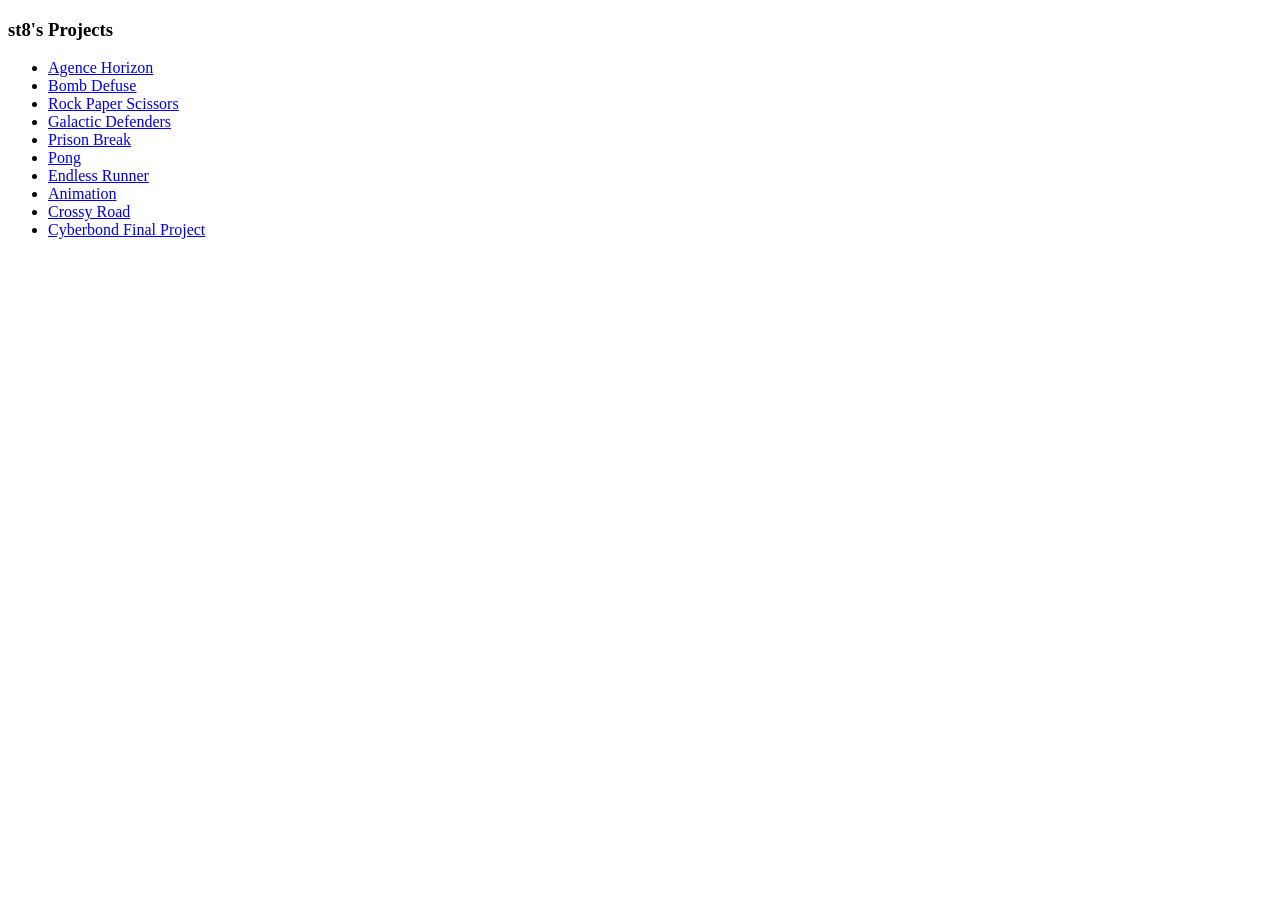
==== index.html @ 1cd69492 "Update project titles in index.html" ====
<!DOCTYPE html>
<html lang="en">
<head>
    <meta charset="UTF-8">
    <meta name="viewport" content="width=device-width, initial-scale=1.0">
    <title>st8's Projects</title>
</head>
<body>
    <div class="container">
        <h3>st8's Projects</h3>
        <ul>
            <li><a href="agencehorizon/inscription.html">Agence Horizon</a></li>
            <li><a href="bombdefuse/index.html">Bomb Defuse</a></li>
            <li><a href="rockpaperscissors/index.html">Rock Paper Scissors</a></li>
            <li><a href="galacticdefenders/index.html">Galactic Defenders</a></li>
            <li><a href="escapegame/index.html">Prison Break</a></li>
            <li><a href="pong/index.html">Pong</a></li>
            <li><a href="2dgame/index.html">Endless Runner</a></li>
            <li><a href="animation/index.html">Animation</a></li>
            <li><a href="revampedgame/index.html">Crossy Road</a></li>
            <li><a href="finalgame/index.html">Cyberbond Final Project</a></li>
        </ul>
        
    </div>
    
</body>
</html>
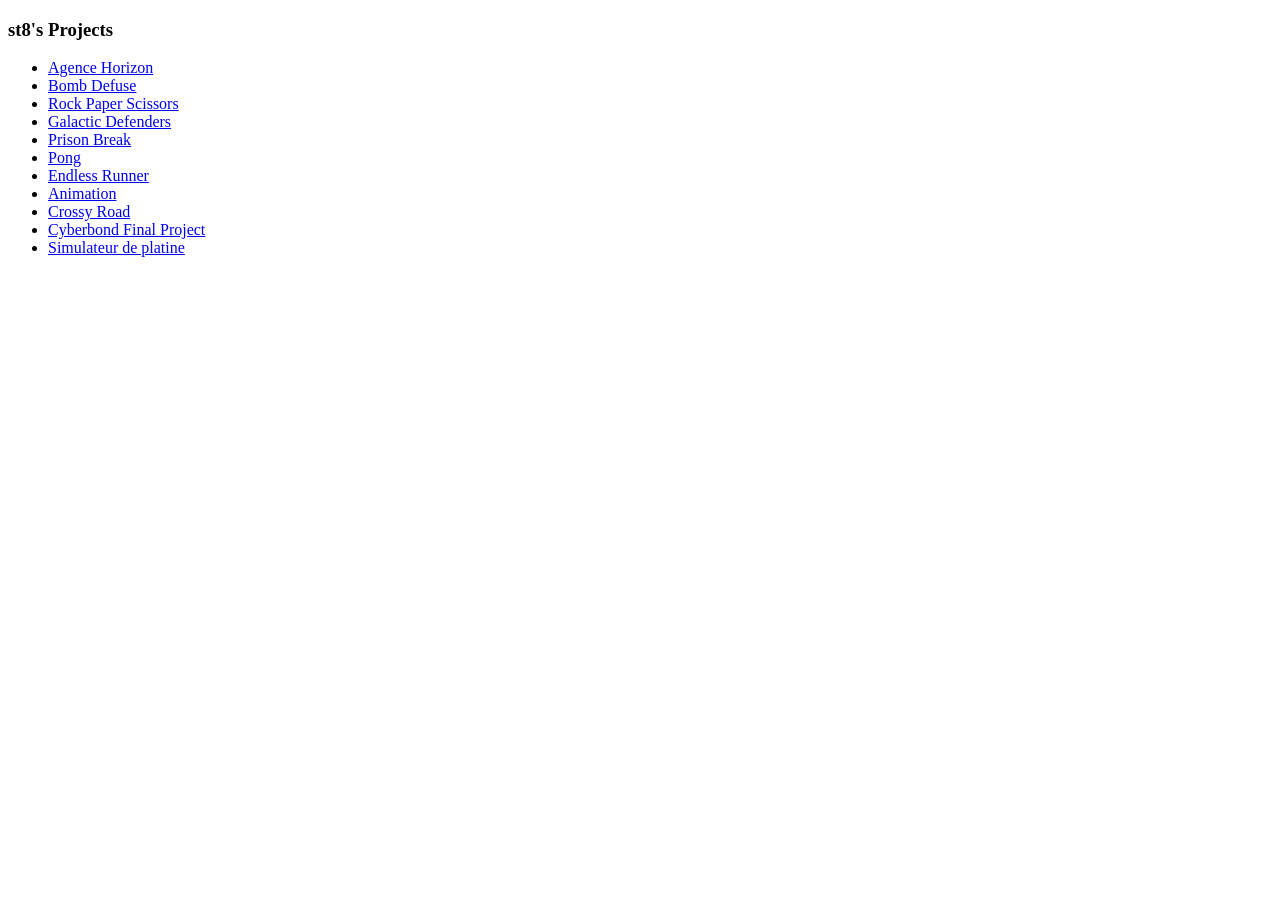
==== commit 47ff0c77: "Add Simulateur de platine page and link it from the main page Co-Authored-By: Claude Opus 5.5 <norep" ====
--- a/index.html
+++ b/index.html
@@ -19,6 +19,7 @@
             <li><a href="animation/index.html">Animation</a></li>
             <li><a href="revampedgame/index.html">Crossy Road</a></li>
             <li><a href="finalgame/index.html">Cyberbond Final Project</a></li>
+            <li><a href="simulateurplatine/index.html">Simulateur de platine</a></li>
         </ul>
         
     </div>
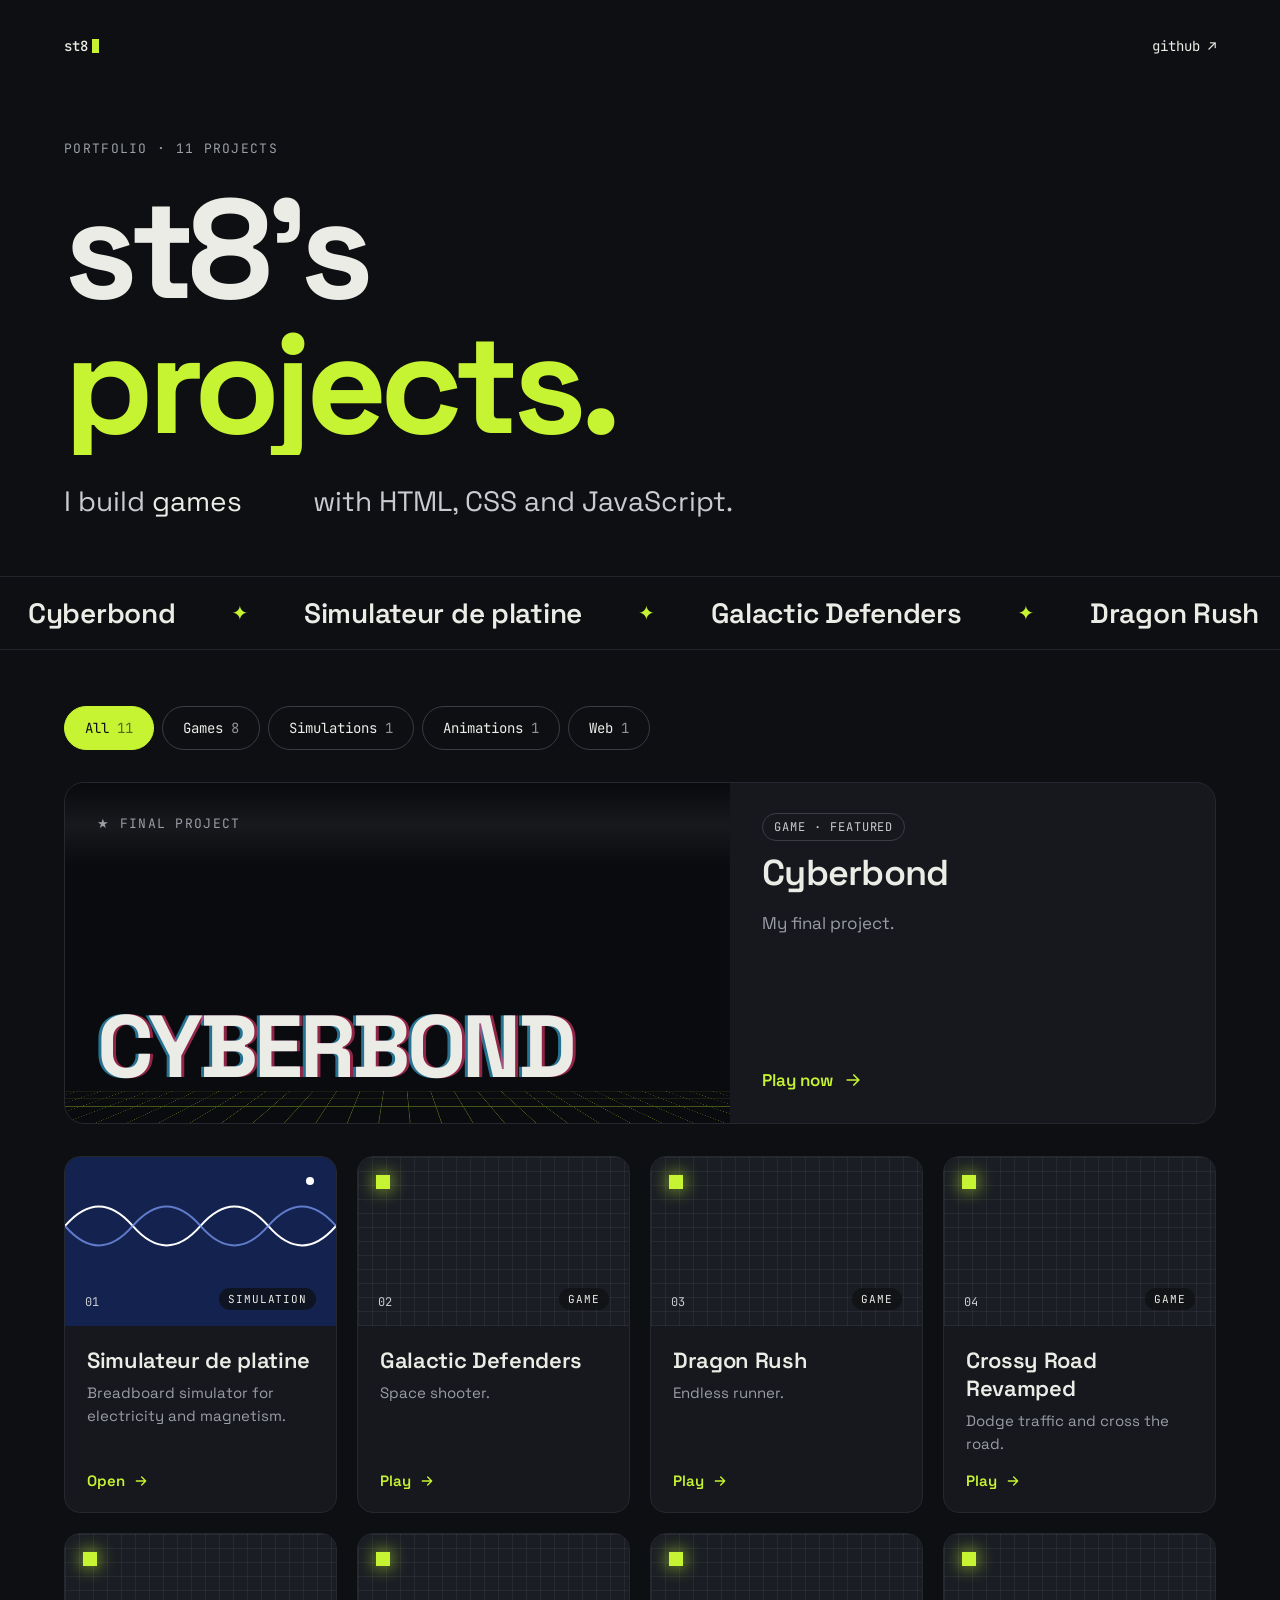
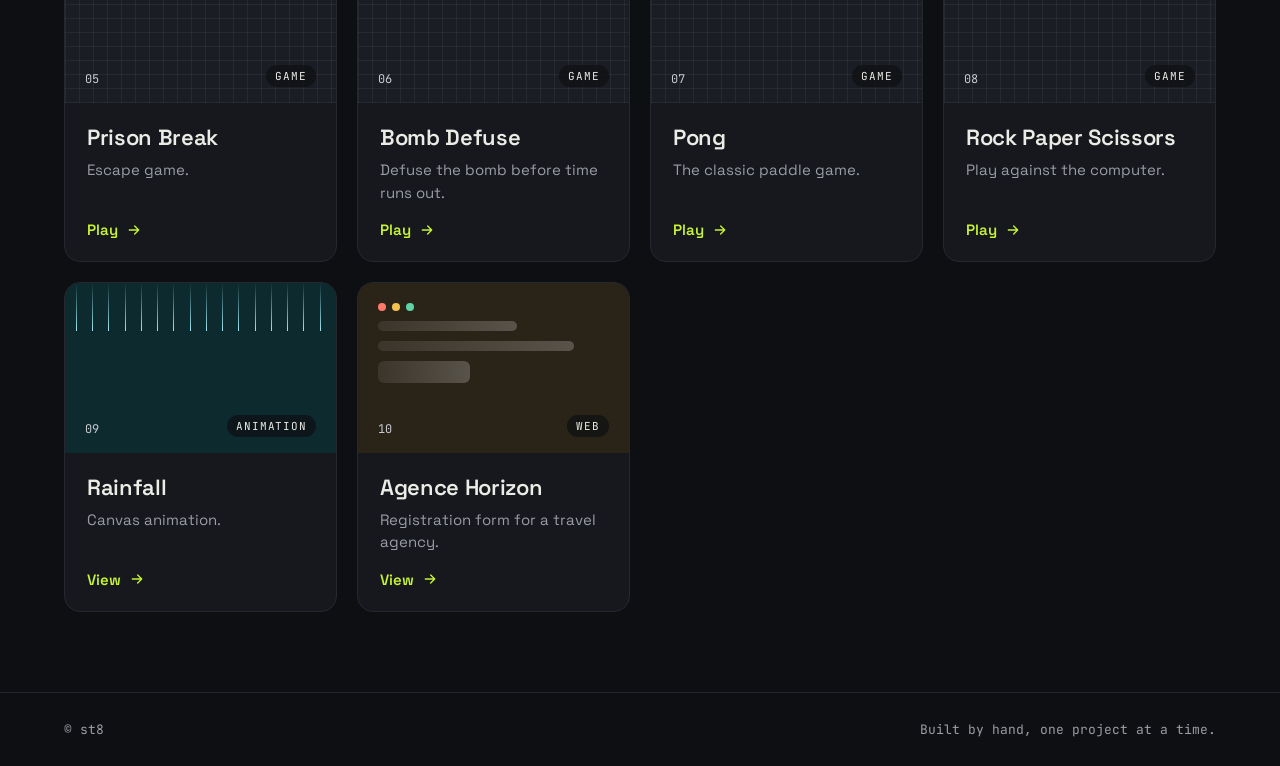
==== commit bc9482dc: "Redesign main page with project cards, filters and motion Co-Authored-By: Claude Opus 5.5 <noreply@a" ====
--- a/index.html
+++ b/index.html
@@ -1,28 +1,305 @@
 <!DOCTYPE html>
 <html lang="en">
 <head>
-    <meta charset="UTF-8">
-    <meta name="viewport" content="width=device-width, initial-scale=1.0">
-    <title>st8's Projects</title>
+<meta charset="UTF-8">
+<meta name="viewport" content="width=device-width, initial-scale=1.0">
+<meta name="theme-color" content="#0E0F12">
+<meta name="description" content="st8's projects: games, simulations, animations and web pages built with HTML, CSS and JavaScript.">
+<title>st8's Projects</title>
+<link rel="preconnect" href="https://fonts.googleapis.com">
+<link rel="preconnect" href="https://fonts.gstatic.com" crossorigin>
+<link rel="stylesheet" href="https://fonts.googleapis.com/css2?family=JetBrains+Mono:wght@400;500&family=Space+Grotesk:wght@400;500;600;700&display=swap">
+<style>
+:root{--bg:#0E0F12;--card:#16181D;--line:#26282F;--ink:#ECECE6;--soft:#C9CBD1;--muted:#9A9DA6;--accent:#C6F432;--mono:'JetBrains Mono',ui-monospace,Menlo,Consolas,monospace}
+*{box-sizing:border-box}
+html{color-scheme:dark}
+body{margin:0;background:var(--bg);color:var(--ink);font-family:'Space Grotesk',system-ui,sans-serif;overflow-x:hidden}
+a{color:var(--ink)}a:hover{color:var(--accent)}
+.wrap{max-width:1200px;margin:0 auto;padding-left:24px;padding-right:24px}
+
+@keyframes rise{from{transform:translateY(110%)}to{transform:translateY(0)}}
+@keyframes fadeUp{from{opacity:0;transform:translateY(24px)}to{opacity:1;transform:translateY(0)}}
+@keyframes cycle{0%,18%{transform:translateY(0)}25%,43%{transform:translateY(-20%)}50%,68%{transform:translateY(-40%)}75%,93%{transform:translateY(-60%)}100%{transform:translateY(-80%)}}
+@keyframes marquee{from{transform:translateX(0)}to{transform:translateX(-50%)}}
+@keyframes bx{from{left:0}to{left:calc(100% - 14px)}}
+@keyframes by{from{top:0}to{top:calc(100% - 14px)}}
+@keyframes wave{from{transform:translateX(0)}to{transform:translateX(-50%)}}
+@keyframes pulse{0%,100%{transform:scale(1);opacity:1}50%{transform:scale(1.8);opacity:.35}}
+@keyframes rain{from{transform:translateY(-120%)}to{transform:translateY(420%)}}
+@keyframes shimmer{from{background-position:200% 0}to{background-position:-200% 0}}
+@keyframes floor{from{background-position:0 0}to{background-position:0 40px}}
+@keyframes scan{from{transform:translateY(-100%)}to{transform:translateY(400%)}}
+@keyframes flicker{0%,92%,100%{opacity:1;transform:translateX(0)}93%{opacity:.6;transform:translateX(-3px)}95%{opacity:1;transform:translateX(3px)}97%{opacity:.8;transform:translateX(0)}}
+@keyframes blink{0%,49%{opacity:1}50%,100%{opacity:0}}
+
+.top{display:flex;justify-content:space-between;align-items:center;gap:16px;flex-wrap:wrap;padding-top:24px}
+.logo{font-family:var(--mono);font-size:14px;font-weight:500}
+.cursor{display:inline-block;width:.5em;height:1em;background:var(--accent);vertical-align:-.12em;margin-left:4px;animation:blink 1s steps(1) infinite}
+.top a{font-family:var(--mono);font-size:14px;text-decoration:none;min-height:44px;display:inline-flex;align-items:center}
+
+header.hero{padding-top:72px;padding-bottom:56px;display:flex;flex-direction:column;gap:28px}
+.eyebrow{font-family:var(--mono);font-size:13px;letter-spacing:.1em;text-transform:uppercase;color:var(--muted)}
+h1{margin:0;font-size:clamp(56px,11vw,148px);line-height:.92;font-weight:700;letter-spacing:-.045em}
+.line{display:block;overflow:hidden;padding-bottom:.04em}
+.line>span{display:block;animation:rise .9s cubic-bezier(.2,.8,.2,1) both}
+.line.l2>span{color:var(--accent);animation-delay:120ms}
+.lede{margin:0;font-size:clamp(20px,2.4vw,28px);line-height:1.3;color:var(--soft)}
+.words{display:inline-block;height:1.3em;overflow:hidden;vertical-align:top;color:var(--ink)}
+.words>span{display:flex;flex-direction:column;animation:cycle 10s cubic-bezier(.7,0,.2,1) infinite}
+.words>span>span{height:1.3em;line-height:1.3em}
+.fade{animation:fadeUp .8s cubic-bezier(.2,.8,.2,1) both}
+
+.marquee{border-top:1px solid #23252C;border-bottom:1px solid #23252C;padding:18px 0;overflow:hidden}
+.track{display:flex;width:max-content;animation:marquee 40s linear infinite}
+.marquee:hover .track{animation-play-state:paused}
+.track span{font-size:28px;font-weight:600;letter-spacing:-.01em;padding:0 28px;white-space:nowrap;display:inline-flex;align-items:center;gap:56px}
+.track span::after{content:"✦";color:var(--accent);font-size:20px}
+
+main{padding-top:56px;padding-bottom:80px;display:flex;flex-direction:column;gap:32px}
+.filters{display:flex;flex-wrap:wrap;gap:8px}
+.pill{min-height:44px;padding:0 20px;border-radius:999px;font-family:var(--mono);font-size:14px;border:1px solid #3A3D46;background:transparent;color:var(--ink);cursor:pointer;transition:background .2s,color .2s,border-color .2s}
+.pill:hover{border-color:var(--ink)}
+.pill .n{opacity:.6}
+.pill[aria-pressed="true"]{background:var(--accent);border-color:var(--accent);color:var(--bg)}
+.pill:focus-visible,.card:focus-visible{outline:2px solid var(--accent);outline-offset:3px}
+
+.card{display:flex;text-decoration:none;color:var(--ink);background:var(--card);border:1px solid var(--line);overflow:hidden;animation:fadeUp .7s cubic-bezier(.2,.8,.2,1) both;transition:transform .35s cubic-bezier(.2,.8,.2,1),border-color .25s,box-shadow .35s}
+.card:hover{color:var(--ink);transform:translateY(-6px);border-color:var(--accent);box-shadow:0 18px 40px rgba(0,0,0,.45)}
+.card[hidden]{display:none}
+.tile{position:relative;overflow:hidden}
+.motif{position:absolute;inset:0;transition:transform .6s cubic-bezier(.2,.8,.2,1)}
+.card:hover .motif{transform:scale(1.08)}
+.arrow{transition:transform .3s cubic-bezier(.2,.8,.2,1)}
+.card:hover .arrow{transform:translateX(6px)}
+.cta{font-weight:600;display:inline-flex;align-items:center;gap:8px;color:var(--accent)}
+.tag{font-family:var(--mono);font-size:11px;letter-spacing:.08em;text-transform:uppercase;padding:4px 9px;border-radius:999px}
+
+.featured{flex-wrap:wrap;border-radius:20px}
+.featured .tile{flex:1 1 520px;min-height:340px;background:#0A0B0E}
+.featured .tile-body{position:relative;min-height:340px;height:100%;padding:32px;display:flex;flex-direction:column;justify-content:space-between}
+.featured .info{flex:1 1 340px;padding:32px;display:flex;flex-direction:column;justify-content:space-between;gap:28px}
+.featured .info .tag{align-self:flex-start;font-size:12px;padding:5px 11px;border:1px solid #3A3D46;color:var(--soft)}
+.featured h2{margin:14px 0;font-size:36px;font-weight:600;letter-spacing:-.02em}
+.featured p{margin:0;font-size:17px;line-height:1.55;color:var(--muted)}
+.featured .cta{font-size:17px;gap:10px}
+.glitch{font-size:clamp(48px,7vw,88px);font-weight:700;letter-spacing:-.04em;line-height:1;text-shadow:3px 0 rgba(255,60,120,.55),-3px 0 rgba(60,200,255,.55);animation:flicker 4s infinite}
+.floor{position:absolute;left:-50%;right:-50%;bottom:-10%;height:70%;transform:perspective(300px) rotateX(62deg);transform-origin:bottom;background-image:linear-gradient(var(--accent) 1px,transparent 1px),linear-gradient(90deg,var(--accent) 1px,transparent 1px);background-size:40px 40px;opacity:.35;animation:floor 1.2s linear infinite}
+.scan{position:absolute;left:0;right:0;top:0;height:25%;background:linear-gradient(transparent,rgba(255,255,255,.06),transparent);animation:scan 3.5s linear infinite}
+
+.grid{display:grid;grid-template-columns:repeat(auto-fill,minmax(270px,1fr));gap:20px}
+.grid .card{flex-direction:column;border-radius:16px}
+.grid .tile{aspect-ratio:16/10}
+.game .tile{background:#1A1D24}
+.sim .tile{background:#14224F}
+.anim .tile{background:#0D2A2F}
+.web .tile{background:#2A2418}
+.tile-foot{position:absolute;left:0;right:0;bottom:0;padding:16px 20px;display:flex;justify-content:space-between;align-items:flex-end}
+.num{font-family:var(--mono);font-size:12px;color:var(--soft)}
+.tile-foot .tag{background:rgba(14,15,18,.7);color:var(--ink)}
+.body{padding:20px 22px 22px;display:flex;flex-direction:column;gap:8px;flex-grow:1}
+.body h3{margin:0;font-size:22px;font-weight:600;letter-spacing:-.015em}
+.body p{margin:0;font-size:15px;line-height:1.5;color:var(--muted);flex-grow:1}
+.body .cta{margin-top:8px;font-size:15px}
+
+.pixgrid{position:absolute;inset:0;background-image:linear-gradient(rgba(255,255,255,.05) 1px,transparent 1px),linear-gradient(90deg,rgba(255,255,255,.05) 1px,transparent 1px);background-size:14px 14px}
+.bx{position:absolute;inset:18px 18px 58px 18px}
+.bx>i{position:absolute;display:block;width:14px;height:14px;top:0;left:0;animation:bx 2.3s linear infinite alternate}
+.bx>i>b{position:absolute;display:block;width:14px;height:14px;background:var(--accent);box-shadow:0 0 18px var(--accent);animation:by 1.7s linear infinite alternate}
+.wave{position:absolute;left:0;top:18%;width:200%;height:46%;animation:wave 4s linear infinite}
+.dot{position:absolute;right:22px;top:20px;width:8px;height:8px;border-radius:50%;background:#fff;animation:pulse 1.6s ease-in-out infinite}
+.drop{position:absolute;top:0;width:1px;height:28%;background:linear-gradient(transparent,#9FE7F0);animation:rain linear infinite}
+.browser{position:absolute;left:20px;right:20px;top:20px;display:flex;flex-direction:column;gap:10px}
+.browser .dots{display:flex;gap:6px}
+.browser .dots i{width:8px;height:8px;border-radius:50%}
+.skel{height:10px;border-radius:5px;background:linear-gradient(90deg,rgba(255,255,255,.08) 0%,rgba(255,255,255,.22) 50%,rgba(255,255,255,.08) 100%);background-size:200% 100%;animation:shimmer 2.4s linear infinite}
+
+footer{border-top:1px solid #23252C}
+footer .wrap{padding-top:28px;padding-bottom:28px;display:flex;flex-wrap:wrap;justify-content:space-between;gap:12px;font-family:var(--mono);font-size:13px;color:var(--muted)}
+
+@media (max-width:600px){
+  header.hero{padding-top:48px;padding-bottom:40px}
+  .featured .tile,.featured .tile-body{min-height:240px}
+  .featured .tile{flex-basis:100%}
+  .featured .info{padding:24px}
+}
+@media (prefers-reduced-motion:reduce){*,*::before,*::after{animation:none!important;transition:none!important}}
+</style>
 </head>
 <body>
-    <div class="container">
-        <h3>st8's Projects</h3>
-        <ul>
-            <li><a href="agencehorizon/inscription.html">Agence Horizon</a></li>
-            <li><a href="bombdefuse/index.html">Bomb Defuse</a></li>
-            <li><a href="rockpaperscissors/index.html">Rock Paper Scissors</a></li>
-            <li><a href="galacticdefenders/index.html">Galactic Defenders</a></li>
-            <li><a href="escapegame/index.html">Prison Break</a></li>
-            <li><a href="pong/index.html">Pong</a></li>
-            <li><a href="2dgame/index.html">Endless Runner</a></li>
-            <li><a href="animation/index.html">Animation</a></li>
-            <li><a href="revampedgame/index.html">Crossy Road</a></li>
-            <li><a href="finalgame/index.html">Cyberbond Final Project</a></li>
-            <li><a href="simulateurplatine/index.html">Simulateur de platine</a></li>
-        </ul>
-        
+
+<div class="wrap top">
+  <span class="logo">st8<span class="cursor"></span></span>
+  <a href="https://github.com/s-truong8">github ↗</a>
+</div>
+
+<header class="wrap hero">
+  <span class="eyebrow fade">Portfolio · 11 projects</span>
+  <h1>
+    <span class="line"><span>st8's</span></span>
+    <span class="line l2"><span>projects.</span></span>
+  </h1>
+  <p class="lede fade" style="animation-delay:400ms">I build <span class="words"><span><span>games</span><span>simulations</span><span>animations</span><span>web pages</span><span>games</span></span></span> with HTML, CSS and JavaScript.</p>
+</header>
+
+<div class="marquee fade" aria-hidden="true" style="animation-delay:550ms">
+  <div class="track">
+    <span>Cyberbond</span><span>Simulateur de platine</span><span>Galactic Defenders</span><span>Dragon Rush</span><span>Crossy Road Revamped</span><span>Prison Break</span><span>Bomb Defuse</span><span>Pong</span><span>Rock Paper Scissors</span><span>Rainfall</span><span>Agence Horizon</span>
+    <span>Cyberbond</span><span>Simulateur de platine</span><span>Galactic Defenders</span><span>Dragon Rush</span><span>Crossy Road Revamped</span><span>Prison Break</span><span>Bomb Defuse</span><span>Pong</span><span>Rock Paper Scissors</span><span>Rainfall</span><span>Agence Horizon</span>
+  </div>
+</div>
+
+<main class="wrap">
+  <nav class="filters fade" aria-label="Filter projects" style="animation-delay:650ms">
+    <button class="pill" type="button" data-filter="all" aria-pressed="true">All <span class="n">11</span></button>
+    <button class="pill" type="button" data-filter="game" aria-pressed="false">Games <span class="n">8</span></button>
+    <button class="pill" type="button" data-filter="sim" aria-pressed="false">Simulations <span class="n">1</span></button>
+    <button class="pill" type="button" data-filter="anim" aria-pressed="false">Animations <span class="n">1</span></button>
+    <button class="pill" type="button" data-filter="web" aria-pressed="false">Web <span class="n">1</span></button>
+  </nav>
+
+  <a class="card featured" data-cat="game" href="finalgame/index.html" style="animation-delay:750ms">
+    <div class="tile">
+      <div class="motif"><div class="floor"></div><div class="scan"></div></div>
+      <div class="tile-body">
+        <span class="eyebrow">★ Final project</span>
+        <span class="glitch">CYBERBOND</span>
+      </div>
     </div>
-    
+    <div class="info">
+      <div>
+        <span class="tag">Game · Featured</span>
+        <h2>Cyberbond</h2>
+        <p>My final project.</p>
+      </div>
+      <span class="cta">Play now <svg class="arrow" width="20" height="20" viewBox="0 0 24 24" fill="none" stroke="currentColor" stroke-width="2" stroke-linecap="round" stroke-linejoin="round" aria-hidden="true"><path d="M5 12h14M13 6l6 6-6 6"/></svg></span>
+    </div>
+  </a>
+
+  <section class="grid" aria-label="Projects">
+    <a class="card sim" data-cat="sim" href="simulateurplatine/index.html" style="animation-delay:850ms">
+      <div class="tile">
+        <div class="motif">
+          <svg class="wave" viewBox="0 0 400 100" preserveAspectRatio="none" aria-hidden="true"><path d="M0 50 Q25 0 50 50 T100 50 T150 50 T200 50 T250 50 T300 50 T350 50 T400 50" fill="none" stroke="#fff" stroke-width="2" vector-effect="non-scaling-stroke"/><path d="M0 50 Q25 100 50 50 T100 50 T150 50 T200 50 T250 50 T300 50 T350 50 T400 50" fill="none" stroke="#7FA2FF" stroke-width="2" opacity=".7" vector-effect="non-scaling-stroke"/></svg>
+          <span class="dot"></span>
+        </div>
+        <div class="tile-foot"><span class="num">01</span><span class="tag">Simulation</span></div>
+      </div>
+      <div class="body"><h3>Simulateur de platine</h3><p>Breadboard simulator for electricity and magnetism.</p><span class="cta">Open <svg class="arrow" width="16" height="16" viewBox="0 0 24 24" fill="none" stroke="currentColor" stroke-width="2" stroke-linecap="round" stroke-linejoin="round" aria-hidden="true"><path d="M5 12h14M13 6l6 6-6 6"/></svg></span></div>
+    </a>
+
+    <a class="card game" data-cat="game" href="galacticdefenders/index.html" style="animation-delay:930ms">
+      <div class="tile">
+        <div class="motif"><div class="pixgrid"></div><div class="bx"><i style="animation-duration:2.25s"><b style="animation-duration:1.7s"></b></i></div></div>
+        <div class="tile-foot"><span class="num">02</span><span class="tag">Game</span></div>
+      </div>
+      <div class="body"><h3>Galactic Defenders</h3><p>Space shooter.</p><span class="cta">Play <svg class="arrow" width="16" height="16" viewBox="0 0 24 24" fill="none" stroke="currentColor" stroke-width="2" stroke-linecap="round" stroke-linejoin="round" aria-hidden="true"><path d="M5 12h14M13 6l6 6-6 6"/></svg></span></div>
+    </a>
+
+    <a class="card game" data-cat="game" href="2dgame/index.html" style="animation-delay:1010ms">
+      <div class="tile">
+        <div class="motif"><div class="pixgrid"></div><div class="bx"><i style="animation-duration:2.6s"><b style="animation-duration:2.1s"></b></i></div></div>
+        <div class="tile-foot"><span class="num">03</span><span class="tag">Game</span></div>
+      </div>
+      <div class="body"><h3>Dragon Rush</h3><p>Endless runner.</p><span class="cta">Play <svg class="arrow" width="16" height="16" viewBox="0 0 24 24" fill="none" stroke="currentColor" stroke-width="2" stroke-linecap="round" stroke-linejoin="round" aria-hidden="true"><path d="M5 12h14M13 6l6 6-6 6"/></svg></span></div>
+    </a>
+
+    <a class="card game" data-cat="game" href="revampedgame/index.html" style="animation-delay:1090ms">
+      <div class="tile">
+        <div class="motif"><div class="pixgrid"></div><div class="bx"><i style="animation-duration:2.95s"><b style="animation-duration:1.3s"></b></i></div></div>
+        <div class="tile-foot"><span class="num">04</span><span class="tag">Game</span></div>
+      </div>
+      <div class="body"><h3>Crossy Road Revamped</h3><p>Dodge traffic and cross the road.</p><span class="cta">Play <svg class="arrow" width="16" height="16" viewBox="0 0 24 24" fill="none" stroke="currentColor" stroke-width="2" stroke-linecap="round" stroke-linejoin="round" aria-hidden="true"><path d="M5 12h14M13 6l6 6-6 6"/></svg></span></div>
+    </a>
+
+    <a class="card game" data-cat="game" href="escapegame/index.html" style="animation-delay:1170ms">
+      <div class="tile">
+        <div class="motif"><div class="pixgrid"></div><div class="bx"><i style="animation-duration:1.9s"><b style="animation-duration:1.7s"></b></i></div></div>
+        <div class="tile-foot"><span class="num">05</span><span class="tag">Game</span></div>
+      </div>
+      <div class="body"><h3>Prison Break</h3><p>Escape game.</p><span class="cta">Play <svg class="arrow" width="16" height="16" viewBox="0 0 24 24" fill="none" stroke="currentColor" stroke-width="2" stroke-linecap="round" stroke-linejoin="round" aria-hidden="true"><path d="M5 12h14M13 6l6 6-6 6"/></svg></span></div>
+    </a>
+
+    <a class="card game" data-cat="game" href="bombdefuse/index.html" style="animation-delay:1250ms">
+      <div class="tile">
+        <div class="motif"><div class="pixgrid"></div><div class="bx"><i style="animation-duration:2.25s"><b style="animation-duration:2.1s"></b></i></div></div>
+        <div class="tile-foot"><span class="num">06</span><span class="tag">Game</span></div>
+      </div>
+      <div class="body"><h3>Bomb Defuse</h3><p>Defuse the bomb before time runs out.</p><span class="cta">Play <svg class="arrow" width="16" height="16" viewBox="0 0 24 24" fill="none" stroke="currentColor" stroke-width="2" stroke-linecap="round" stroke-linejoin="round" aria-hidden="true"><path d="M5 12h14M13 6l6 6-6 6"/></svg></span></div>
+    </a>
+
+    <a class="card game" data-cat="game" href="pong/index.html" style="animation-delay:1330ms">
+      <div class="tile">
+        <div class="motif"><div class="pixgrid"></div><div class="bx"><i style="animation-duration:2.6s"><b style="animation-duration:1.3s"></b></i></div></div>
+        <div class="tile-foot"><span class="num">07</span><span class="tag">Game</span></div>
+      </div>
+      <div class="body"><h3>Pong</h3><p>The classic paddle game.</p><span class="cta">Play <svg class="arrow" width="16" height="16" viewBox="0 0 24 24" fill="none" stroke="currentColor" stroke-width="2" stroke-linecap="round" stroke-linejoin="round" aria-hidden="true"><path d="M5 12h14M13 6l6 6-6 6"/></svg></span></div>
+    </a>
+
+    <a class="card game" data-cat="game" href="rockpaperscissors/index.html" style="animation-delay:1410ms">
+      <div class="tile">
+        <div class="motif"><div class="pixgrid"></div><div class="bx"><i style="animation-duration:2.95s"><b style="animation-duration:1.7s"></b></i></div></div>
+        <div class="tile-foot"><span class="num">08</span><span class="tag">Game</span></div>
+      </div>
+      <div class="body"><h3>Rock Paper Scissors</h3><p>Play against the computer.</p><span class="cta">Play <svg class="arrow" width="16" height="16" viewBox="0 0 24 24" fill="none" stroke="currentColor" stroke-width="2" stroke-linecap="round" stroke-linejoin="round" aria-hidden="true"><path d="M5 12h14M13 6l6 6-6 6"/></svg></span></div>
+    </a>
+
+    <a class="card anim" data-cat="anim" href="animation/index.html" style="animation-delay:1490ms">
+      <div class="tile">
+        <div class="motif" id="rain"></div>
+        <div class="tile-foot"><span class="num">09</span><span class="tag">Animation</span></div>
+      </div>
+      <div class="body"><h3>Rainfall</h3><p>Canvas animation.</p><span class="cta">View <svg class="arrow" width="16" height="16" viewBox="0 0 24 24" fill="none" stroke="currentColor" stroke-width="2" stroke-linecap="round" stroke-linejoin="round" aria-hidden="true"><path d="M5 12h14M13 6l6 6-6 6"/></svg></span></div>
+    </a>
+
+    <a class="card web" data-cat="web" href="agencehorizon/inscription.html" style="animation-delay:1570ms">
+      <div class="tile">
+        <div class="motif">
+          <div class="browser">
+            <div class="dots"><i style="background:#FF7A6B"></i><i style="background:#F2C14E"></i><i style="background:#5ED3A8"></i></div>
+            <div class="skel" style="width:60%"></div>
+            <div class="skel" style="width:85%"></div>
+            <div class="skel" style="width:40%;height:22px;border-radius:6px"></div>
+          </div>
+        </div>
+        <div class="tile-foot"><span class="num">10</span><span class="tag">Web</span></div>
+      </div>
+      <div class="body"><h3>Agence Horizon</h3><p>Registration form for a travel agency.</p><span class="cta">View <svg class="arrow" width="16" height="16" viewBox="0 0 24 24" fill="none" stroke="currentColor" stroke-width="2" stroke-linecap="round" stroke-linejoin="round" aria-hidden="true"><path d="M5 12h14M13 6l6 6-6 6"/></svg></span></div>
+    </a>
+  </section>
+</main>
+
+<footer>
+  <div class="wrap">
+    <span>© st8</span>
+    <span>Built by hand, one project at a time.</span>
+  </div>
+</footer>
+
+<script>
+  // Rain drops for the Rainfall tile
+  var rain = document.getElementById('rain');
+  for (var k = 0; k < 16; k++) {
+    var d = document.createElement('span');
+    d.className = 'drop';
+    d.style.left = (4 + k * 6) + '%';
+    d.style.animationDuration = (0.9 + ((k * 37) % 7) / 10) + 's';
+    d.style.animationDelay = (-((k * 53) % 10) / 10) + 's';
+    rain.appendChild(d);
+  }
+
+  // Category filter
+  var pills = document.querySelectorAll('.pill');
+  var cards = document.querySelectorAll('.card[data-cat]');
+  pills.forEach(function (pill) {
+    pill.addEventListener('click', function () {
+      var f = pill.dataset.filter;
+      pills.forEach(function (p) { p.setAttribute('aria-pressed', p === pill ? 'true' : 'false'); });
+      cards.forEach(function (c) {
+        c.hidden = !(f === 'all' || c.dataset.cat === f);
+        c.style.animationDelay = '0ms';
+      });
+    });
+  });
+</script>
 </body>
 </html>
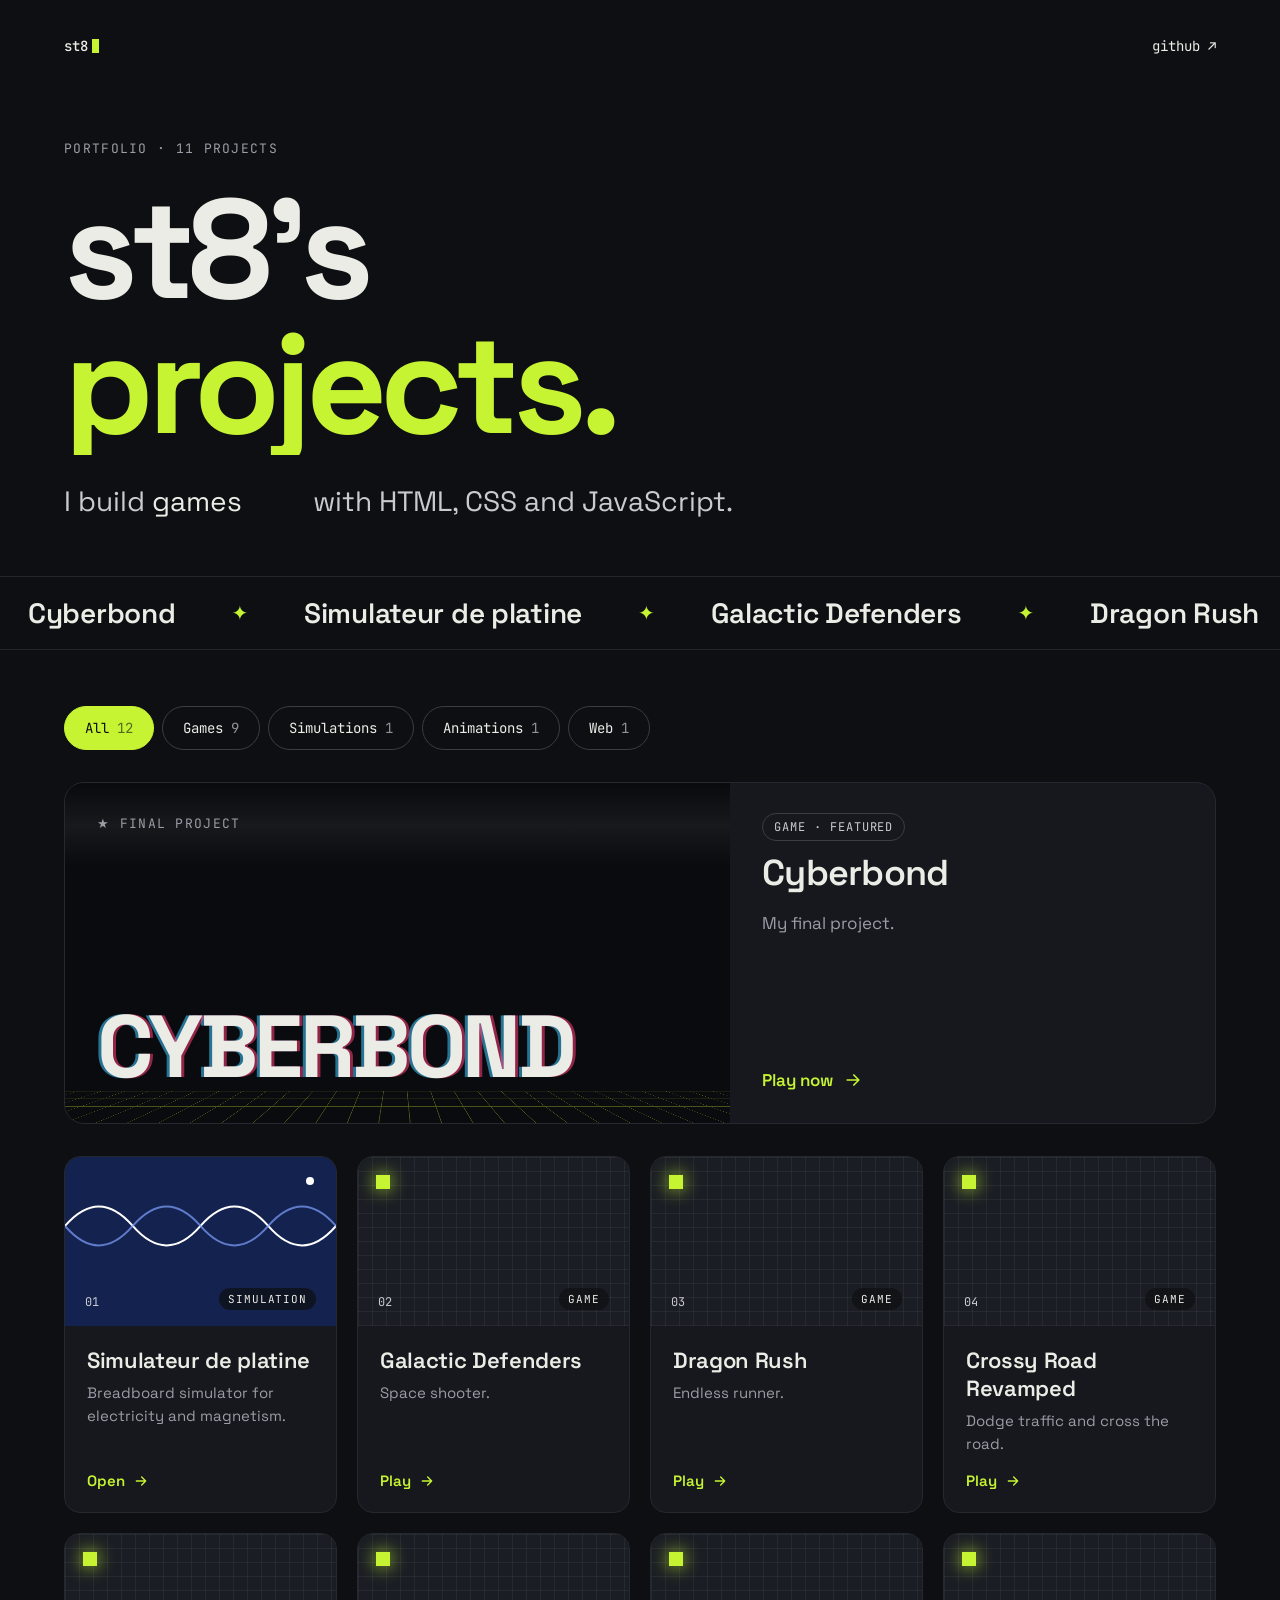
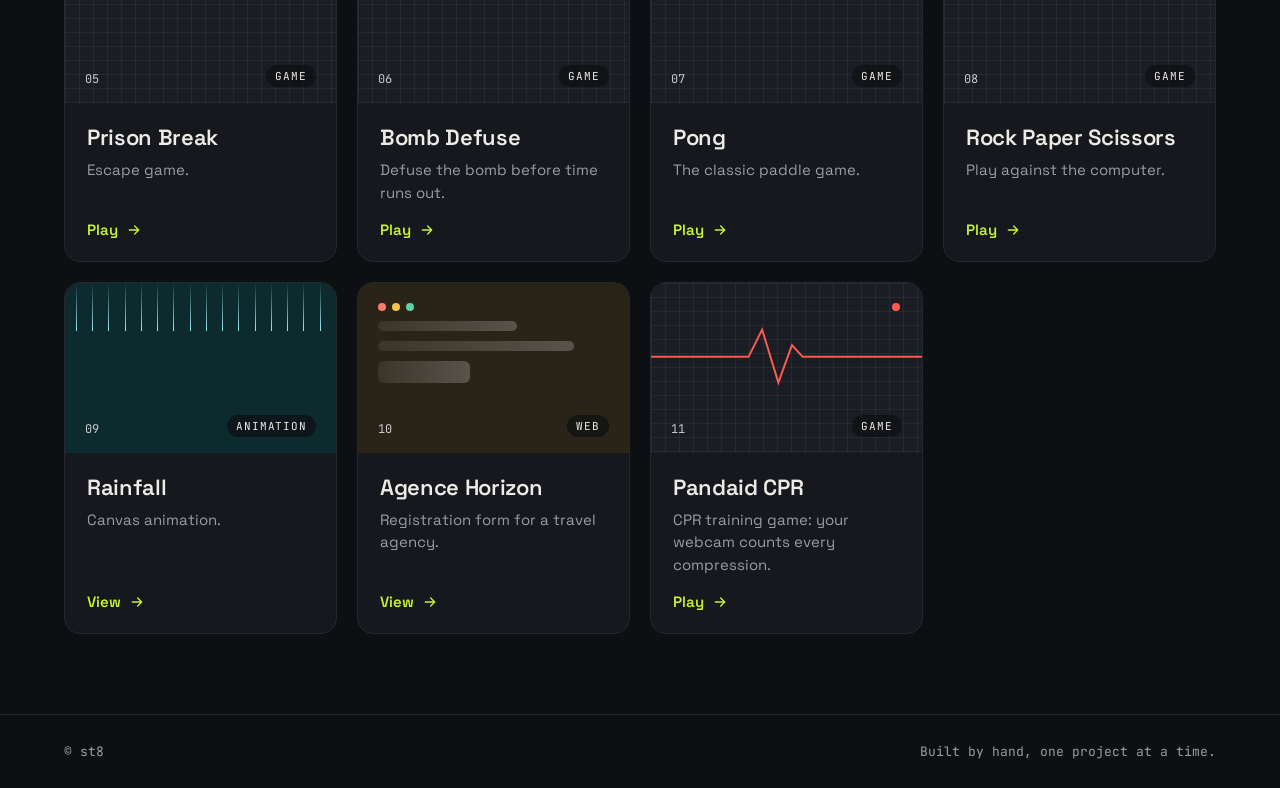
==== commit a67fb2f4: "Add Pandaid CPR to the project list Copies the Pandaid CPR game into pandaid/ and adds its card to t" ====
--- a/index.html
+++ b/index.html
@@ -143,15 +143,15 @@
 
 <div class="marquee fade" aria-hidden="true" style="animation-delay:550ms">
   <div class="track">
-    <span>Cyberbond</span><span>Simulateur de platine</span><span>Galactic Defenders</span><span>Dragon Rush</span><span>Crossy Road Revamped</span><span>Prison Break</span><span>Bomb Defuse</span><span>Pong</span><span>Rock Paper Scissors</span><span>Rainfall</span><span>Agence Horizon</span>
-    <span>Cyberbond</span><span>Simulateur de platine</span><span>Galactic Defenders</span><span>Dragon Rush</span><span>Crossy Road Revamped</span><span>Prison Break</span><span>Bomb Defuse</span><span>Pong</span><span>Rock Paper Scissors</span><span>Rainfall</span><span>Agence Horizon</span>
+    <span>Cyberbond</span><span>Simulateur de platine</span><span>Galactic Defenders</span><span>Dragon Rush</span><span>Crossy Road Revamped</span><span>Prison Break</span><span>Bomb Defuse</span><span>Pong</span><span>Rock Paper Scissors</span><span>Rainfall</span><span>Agence Horizon</span><span>Pandaid CPR</span>
+    <span>Cyberbond</span><span>Simulateur de platine</span><span>Galactic Defenders</span><span>Dragon Rush</span><span>Crossy Road Revamped</span><span>Prison Break</span><span>Bomb Defuse</span><span>Pong</span><span>Rock Paper Scissors</span><span>Rainfall</span><span>Agence Horizon</span><span>Pandaid CPR</span>
   </div>
 </div>
 
 <main class="wrap">
   <nav class="filters fade" aria-label="Filter projects" style="animation-delay:650ms">
-    <button class="pill" type="button" data-filter="all" aria-pressed="true">All <span class="n">11</span></button>
-    <button class="pill" type="button" data-filter="game" aria-pressed="false">Games <span class="n">8</span></button>
+    <button class="pill" type="button" data-filter="all" aria-pressed="true">All <span class="n">12</span></button>
+    <button class="pill" type="button" data-filter="game" aria-pressed="false">Games <span class="n">9</span></button>
     <button class="pill" type="button" data-filter="sim" aria-pressed="false">Simulations <span class="n">1</span></button>
     <button class="pill" type="button" data-filter="anim" aria-pressed="false">Animations <span class="n">1</span></button>
     <button class="pill" type="button" data-filter="web" aria-pressed="false">Web <span class="n">1</span></button>
@@ -264,6 +264,18 @@
         <div class="tile-foot"><span class="num">10</span><span class="tag">Web</span></div>
       </div>
       <div class="body"><h3>Agence Horizon</h3><p>Registration form for a travel agency.</p><span class="cta">View <svg class="arrow" width="16" height="16" viewBox="0 0 24 24" fill="none" stroke="currentColor" stroke-width="2" stroke-linecap="round" stroke-linejoin="round" aria-hidden="true"><path d="M5 12h14M13 6l6 6-6 6"/></svg></span></div>
+    </a>
+
+    <a class="card game" data-cat="game" href="pandaid/index.html" style="animation-delay:1650ms">
+      <div class="tile">
+        <div class="motif">
+          <div class="pixgrid"></div>
+          <svg class="wave" viewBox="0 0 400 100" preserveAspectRatio="none" aria-hidden="true"><path d="M0 55 H60 L72 55 L82 20 L94 88 L104 40 L112 55 H200 H260 L272 55 L282 20 L294 88 L304 40 L312 55 H400" fill="none" stroke="#FF5A4E" stroke-width="2" vector-effect="non-scaling-stroke"/></svg>
+          <span class="dot" style="background:#FF5A4E"></span>
+        </div>
+        <div class="tile-foot"><span class="num">11</span><span class="tag">Game</span></div>
+      </div>
+      <div class="body"><h3>Pandaid CPR</h3><p>CPR training game: your webcam counts every compression.</p><span class="cta">Play <svg class="arrow" width="16" height="16" viewBox="0 0 24 24" fill="none" stroke="currentColor" stroke-width="2" stroke-linecap="round" stroke-linejoin="round" aria-hidden="true"><path d="M5 12h14M13 6l6 6-6 6"/></svg></span></div>
     </a>
   </section>
 </main>
